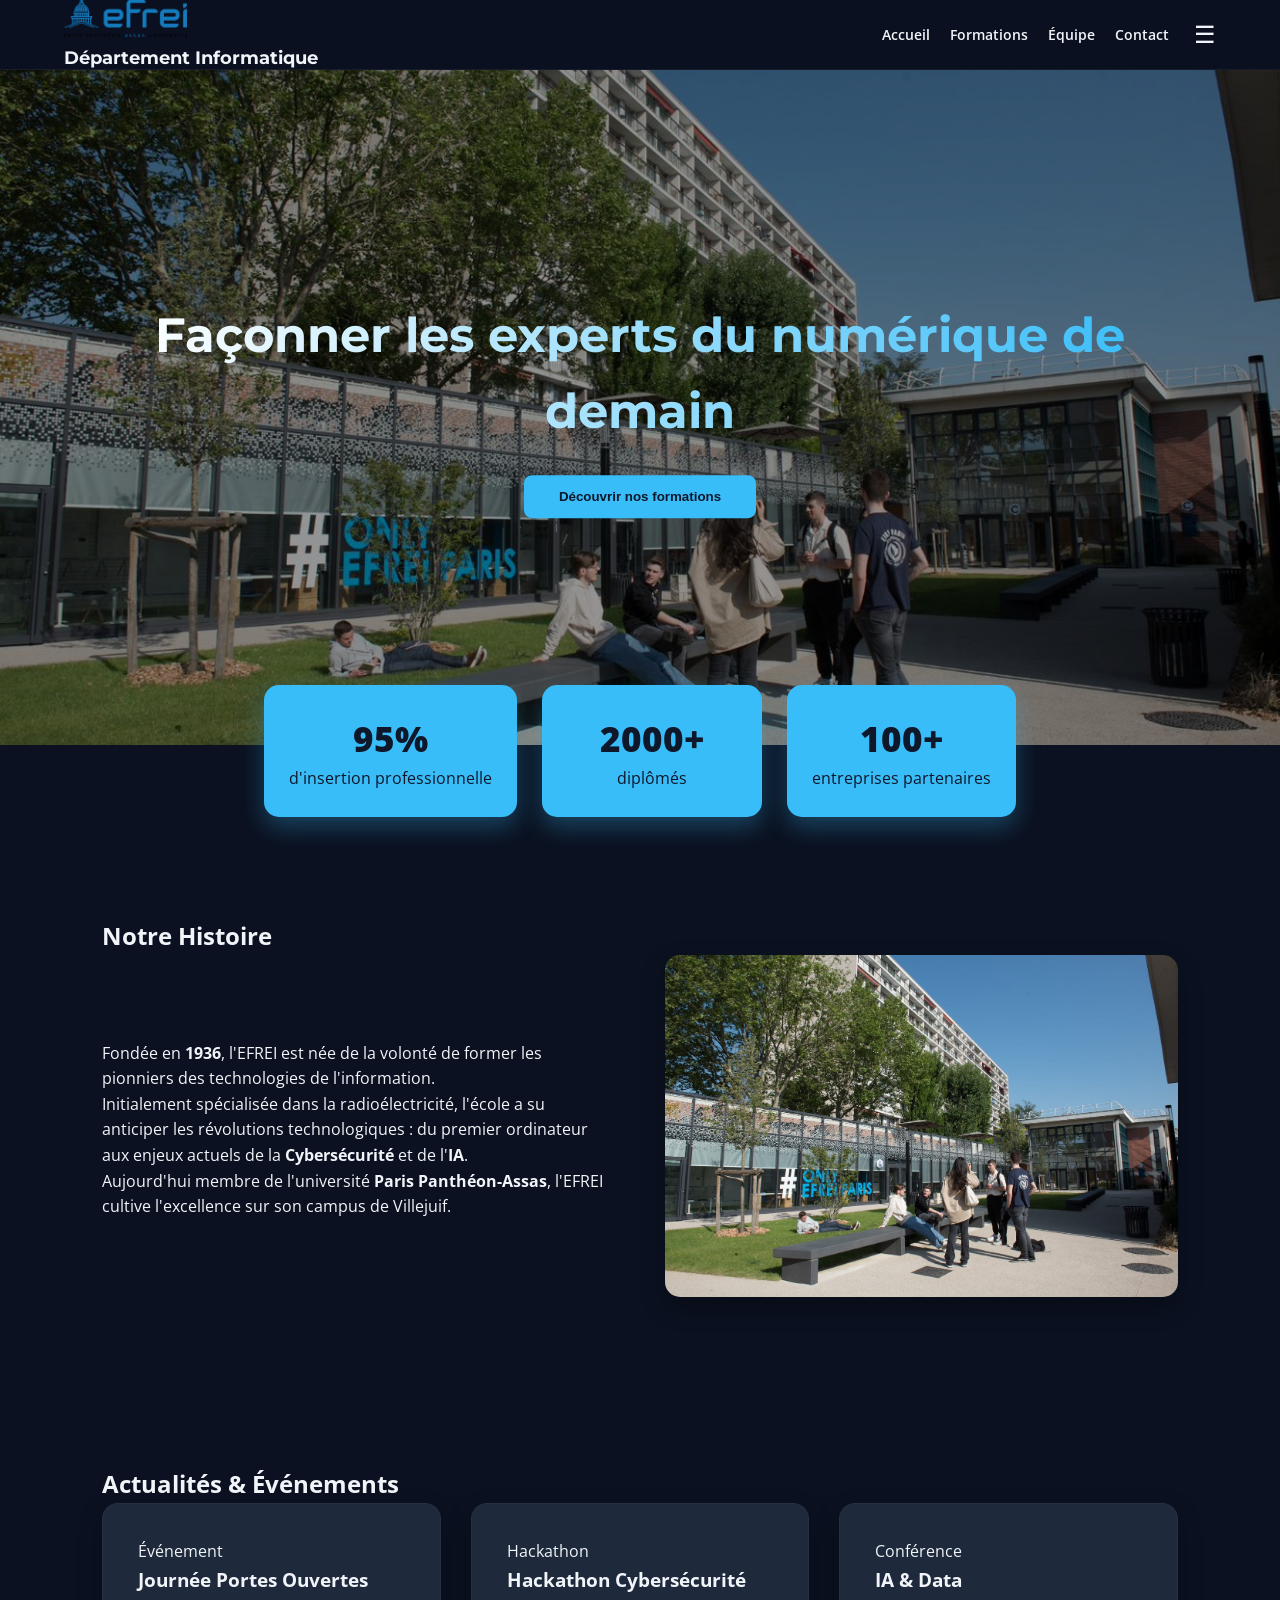
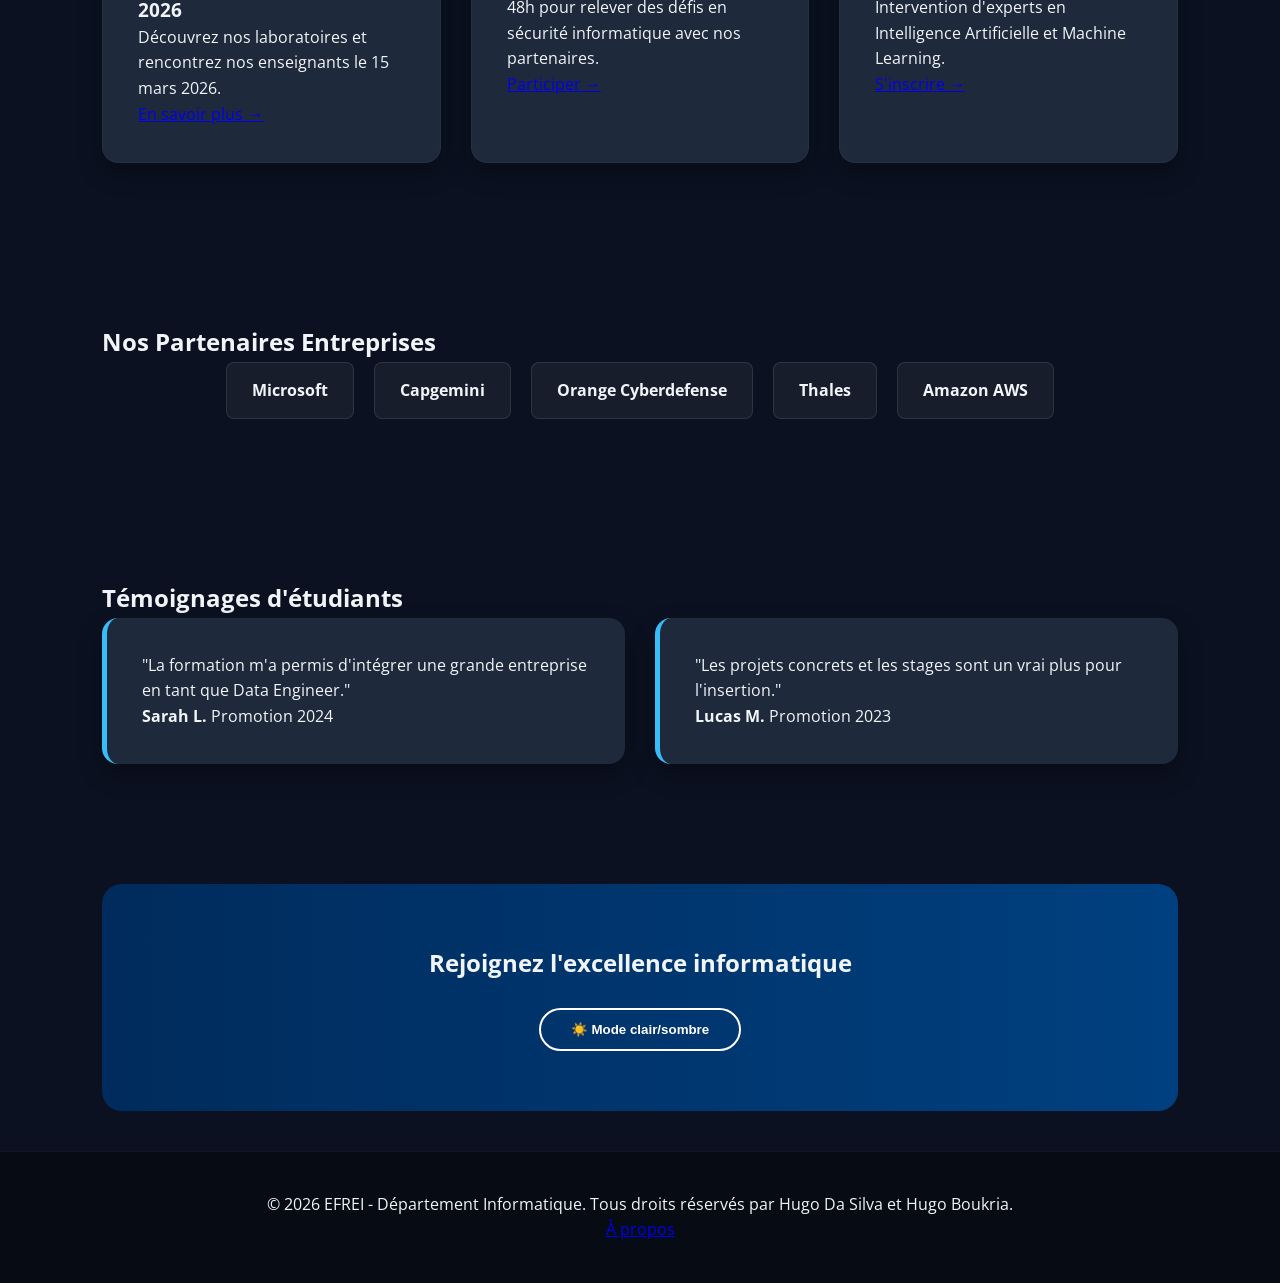
==== index.html @ b2d067b9 "Add files via upload" ====
<!DOCTYPE html>
<html lang="fr">
<head>
    <meta charset="UTF-8">
    <meta name="viewport" content="width=device-width, initial-scale=1.0">
    <title>Département Informatique - EFREI</title>
    <link rel="stylesheet" href="css/style.css">
</head>

<body>

<header>
    <div class="logo-container">
        <img src="../img/logo.jpg" alt="Logo EFREI">
        <h1>Département Informatique</h1>
    </div>

    <div class="nav-wrapper">
        <nav id="nav">
            <ul>
                <li><a href="index.html">Accueil</a></li>
                <li><a href="html/cours.html">Formations</a></li>
                <li><a href="html/equipe.html">Équipe</a></li>
                <li><a href="html/contact_propos.html">Contact</a></li>
            </ul>
        </nav>
        <div class="menu-toggle" onclick="toggleMenu()">☰</div>
    </div>
</header>

<section class="hero-carousel">
    <div class="carousel-container">
        <img id="carousel-image" src="../img/campus.jpg" alt="Campus EFREI">
    </div>
    <div class="hero-overlay">
        <h2>Façonner les experts du numérique de demain</h2>
        <button onclick="location.href='html/cours.html'">Découvrir nos formations</button>
    </div>
</section>

<section class="stats-container">
    <div class="stat-card">
        <span class="stat-number">95%</span>
        <p class="stat-text">d'insertion professionnelle</p>
    </div>
    <div class="stat-card">
        <span class="stat-number">2000+</span>
        <p class="stat-text">diplômés</p>
    </div>
    <div class="stat-card">
        <span class="stat-number">100+</span>
        <p class="stat-text">entreprises partenaires</p>
    </div>
</section>

<section class="history-section">
    <div class="history-content">
        <h2>Notre Histoire</h2>
        <div class="history-grid">
            <div class="history-text">
                <p>Fondée en <strong>1936</strong>, l'EFREI est née de la volonté de former les pionniers des technologies de l'information.</p>
                <p>Initialement spécialisée dans la radioélectricité, l'école a su anticiper les révolutions technologiques : du premier ordinateur aux enjeux actuels de la <strong>Cybersécurité</strong> et de l'<strong>IA</strong>.</p>
                <p>Aujourd'hui membre de l'université <strong>Paris Panthéon-Assas</strong>, l'EFREI cultive l'excellence sur son campus de Villejuif.</p>
            </div>
            <div class="history-image">
                <img src="img/campus.jpg" alt="Campus EFREI">
            </div>
        </div>
    </div>
</section>

<section class="news-section">
    <h2>Actualités & Événements</h2>
    <div class="news-grid">
        <article class="news-card">
            <div class="news-badge">Événement</div>
            <h3>Journée Portes Ouvertes 2026</h3>
            <p>Découvrez nos laboratoires et rencontrez nos enseignants le 15 mars 2026.</p>
            <a href="#" class="news-link">En savoir plus →</a>
        </article>

        <article class="news-card">
            <div class="news-badge">Hackathon</div>
            <h3>Hackathon Cybersécurité</h3>
            <p>48h pour relever des défis en sécurité informatique avec nos partenaires.</p>
            <a href="#" class="news-link">Participer →</a>
        </article>

        <article class="news-card">
            <div class="news-badge">Conférence</div>
            <h3>IA & Data</h3>
            <p>Intervention d'experts en Intelligence Artificielle et Machine Learning.</p>
            <a href="#" class="news-link">S'inscrire →</a>
        </article>
    </div>
</section>

<section class="partners">
    <h2>Nos Partenaires Entreprises</h2>
    <div class="partners-grid">
        <div class="partner-item">Microsoft</div>
        <div class="partner-item">Capgemini</div>
        <div class="partner-item">Orange Cyberdefense</div>
        <div class="partner-item">Thales</div>
        <div class="partner-item">Amazon AWS</div>
    </div>
</section>

<section class="testimonials">
    <h2>Témoignages d'étudiants</h2>
    <div class="testimonial-grid">
        <div class="testimonial-card">
            <p class="quote">"La formation m'a permis d'intégrer une grande entreprise en tant que Data Engineer."</p>
            <div class="author">
                <strong>Sarah L.</strong>
                <span>Promotion 2024</span>
            </div>
        </div>

        <div class="testimonial-card">
            <p class="quote">"Les projets concrets et les stages sont un vrai plus pour l'insertion."</p>
            <div class="author">
                <strong>Lucas M.</strong>
                <span>Promotion 2023</span>
            </div>
        </div>
    </div>
</section>

<section class="cta-final">
    <div class="cta-content">
        <h2>Rejoignez l'excellence informatique</h2>
        <button class="mode-toggle-btn" onclick="toggleDarkMode()">☀️ Mode clair/sombre</button>
    </div>
</section>

<footer>
    <div class="footer-content">
        <p>© 2026 EFREI - Département Informatique. Tous droits réservés par Hugo Da Silva et Hugo Boukria.</p>
        <div class="footer-links">
            <a href="html/contact_propos.html" class="about-link">À propos</a>
        </div>
    </div>
</footer>

<script src="java/main.js"></script>
</body>
</html>
---- css/style.css ----
/* --- POLICES ET VARIABLES (FORCE DARK MODE PAR DÉFAUT) --- */
@import url('https://fonts.googleapis.com/css2?family=Montserrat:wght@600;700;800&family=Open+Sans:wght@400;600&display=swap');

:root {
    --bg-color: #0b1120;           
    --card-bg: #1e293b;            
    --primary-color: #002b5c;      
    --secondary-color: #38bdf8;    
    --text-color: #f1f5f9;         
    --text-muted: #94a3b8;
    --transition: 0.3s cubic-bezier(0.4, 0, 0.2, 1);
    --shadow: 0 10px 25px rgba(0, 0, 0, 0.3);
}

/* --- AJOUT : VARIABLES POUR LE MODE CLAIR --- */
body.light {
    --bg-color: #f8fafc;
    --card-bg: #ffffff;
    --text-color: #1e293b;
    --text-muted: #64748b;
    --shadow: 0 10px 25px rgba(0, 0, 0, 0.05);
}

* { margin: 0; padding: 0; box-sizing: border-box; }

body {
    font-family: 'Open Sans', sans-serif;
    background-color: var(--bg-color);
    color: var(--text-color);
    line-height: 1.6;
    /* Ajout d'une transition pour un passage fluide entre les modes */
    transition: background var(--transition), color var(--transition);
}

/* --- HEADER --- */
header {
    display: flex;
    justify-content: space-between;
    align-items: center;
    padding: 0 5%;
    height: 70px;
    background: rgba(11, 17, 32, 0.95);
    backdrop-filter: blur(12px);
    position: sticky;
    top: 0;
    z-index: 1000;
    border-bottom: 1px solid rgba(255, 255, 255, 0.05);
}

/* Ajustement du header en mode clair */
body.light header {
    background: rgba(248, 250, 252, 0.95);
    border-bottom: 1px solid rgba(0, 0, 0, 0.1);
}

.logo-container img { height: 40px; margin-right: 12px; }
.logo-container h1 { font-family: 'Montserrat'; font-size: 1.1rem; }

.nav-wrapper { display: flex; align-items: center; gap: 25px; }
nav ul { display: flex; list-style: none; gap: 20px; }
nav a { color: var(--text-color); text-decoration: none; font-weight: 600; font-size: 0.9rem; transition: var(--transition); }
nav a:hover { color: var(--secondary-color); }

.menu-toggle { font-size: 24px; cursor: pointer; color: var(--text-color); }

/* --- HERO CAROUSEL --- */
.hero-carousel {
    position: relative;
    height: 75vh;
    width: 100%;
    overflow: hidden;
}

.carousel-container {
    width: 100%;
    height: 100%;
    background: #000;
}

#carousel-image {
    width: 100%;
    height: 100%;
    object-fit: cover;
    opacity: 0.6; 
    transition: opacity 0.5s ease-in-out;
}

.hero-overlay {
    position: absolute;
    top: 50%;
    left: 50%;
    transform: translate(-50%, -50%);
    text-align: center;
    width: 80%;
    z-index: 10;
}

.hero-overlay h2 {
    font-family: 'Montserrat';
    font-size: 3rem;
    margin-bottom: 25px;
    background: linear-gradient(to right, #fff, var(--secondary-color));
    -webkit-background-clip: text;
    background-clip: text;
    color: transparent;
}

.hero-overlay button {
    padding: 14px 35px;
    border: none;
    background: var(--secondary-color);
    color: #0f172a;
    font-weight: 700;
    border-radius: 8px;
    cursor: pointer;
    transition: var(--transition);
}

.hero-overlay button:hover {
    transform: translateY(-3px);
    box-shadow: 0 0 20px rgba(56, 189, 248, 0.5);
}

/* --- STATS OVERLAP --- */
.stats-container {
    display: flex;
    justify-content: center;
    gap: 25px;
    margin-top: -60px;
    padding: 0 8%;
    position: relative;
    z-index: 15;
}

.stat-card {
    background: var(--secondary-color);
    color: #0f172a;
    padding: 25px;
    border-radius: 15px;
    text-align: center;
    min-width: 220px;
    box-shadow: 0 10px 25px rgba(56, 189, 248, 0.3);
}

.stat-number { font-size: 2.2rem; font-weight: 800; display: block; }

/* --- HISTORY & SECTIONS --- */
.history-section { 
    padding: 100px 8% 80px; 
}
.history-grid { 
    display: grid; 
    grid-template-columns: 1fr 1fr; 
    gap: 50px; 
    align-items: center; 
}
.history-image img { width: 100%; 
    border-radius: 15px; 
    box-shadow: var(--shadow); 
}

.news-section, .partners, .testimonials { 
    padding: 80px 8%; 
}
.news-grid { 
    display: grid; 
    grid-template-columns: repeat(auto-fit, minmax(300px, 1fr)); 
    gap: 30px; 
}
.news-card { 
    background: var(--card-bg); 
    padding: 35px; 
    border-radius: 16px; 
    box-shadow: var(--shadow); 
    border: 1px solid rgba(255, 255, 255, 0.03); 
}

.partners-grid { 
    display: flex; 
    justify-content: center; 
    flex-wrap: wrap; 
    gap: 20px; 
}
.partner-item {
     background: rgba(255, 255, 255, 0.05); 
     padding: 15px 25px; 
     border-radius: 8px; 
     font-weight: bold; 
     border: 1px solid rgba(255, 255, 255, 0.1); 
    }

/* Ajustement des items partenaires en mode clair */
body.light .partner-item {
    background: rgba(0, 0, 0, 0.05);
    border-color: rgba(0, 0, 0, 0.1);
}

.testimonial-grid { 
    display: grid; 
    grid-template-columns: repeat(auto-fit, minmax(320px, 1fr)); 
    gap: 30px; 
}
.testimonial-card { 
    background: var(--card-bg); 
    padding: 35px; border-radius: 16px; 
    border-left: 5px solid var(--secondary-color); 
    box-shadow: var(--shadow); 
}

/* --- FOOTER --- */
.cta-final { 
    padding: 60px 8%; 
    text-align: center; 
    background: linear-gradient(to right, var(--primary-color), #004080); 
    margin: 40px 8%; 
    border-radius: 20px; 
}

/* --- AJOUT : STYLE DU BOUTON TOGGLE --- */
.mode-toggle-btn {
    background: transparent;
    border: 2px solid white;
    color: white;
    padding: 12px 30px;
    border-radius: 50px;
    font-weight: bold;
    cursor: pointer;
    margin-top: 25px;
    transition: var(--transition);
}

.mode-toggle-btn:hover {
    transform: scale(1.05);
    background: white;
    color: var(--primary-color);
}

/* Ajustement du bouton quand le mode clair est actif */
body.light .mode-toggle-btn {
    border-color: var(--primary-color);
    color: var(--primary-color);
}

body.light .mode-toggle-btn:hover {
    background: var(--primary-color);
    color: white;
}

footer { 
    padding: 40px 8%; 
    background: #070b14; 
    text-align: center; 
    border-top: 1px solid rgba(255, 255, 255, 0.05); 
}

/* Ajustement footer mode clair */
body.light footer {
    background: #f1f5f9;
}

@media (max-width: 900px) {
    .nav-wrapper nav { 
        display: none; 
    }
    .history-grid { 
        grid-template-columns: 1fr; 
    }
    .stats-container { 
        flex-direction: column; 
        align-items: center; 
        margin-top: -30px; 
    }
    .hero-overlay h2 { 
        font-size: 2rem; 
    }
}

/* --- PAGE FORMATIONS --- */
.page-header {
    height: 40vh;
    background: linear-gradient(rgba(11, 17, 32, 0.8), rgba(11, 17, 32, 0.8)), url('../img/campus2.jpg') center/cover;
    display: flex;
    align-items: center;
    justify-content: center;
    text-align: center;
}

.formations-grid-section { padding: 60px 8%; }

.formations-container {
    display: grid;
    grid-template-columns: repeat(auto-fit, minmax(350px, 1fr));
    gap: 40px;
}

.formation-card {
    background: var(--card-bg);
    padding: 40px;
    border-radius: 20px;
    border: 1px solid rgba(255,255,255,0.05);
    transition: var(--transition);
}

.formation-card:hover { transform: translateY(-10px); border-color: var(--secondary-color); }

.card-icon { font-size: 3rem; margin-bottom: 20px; }

.formation-card ul {
    list-style: none;
    margin-top: 20px;
    text-align: left;
}

.formation-card li::before {
    content: "✓";
    color: var(--secondary-color);
    margin-right: 10px;
    font-weight: bold;
}

/* --- TABLEAU MODERNE --- */
.program-table-section { padding: 60px 8%; background: rgba(255,255,255,0.02); }

.table-container { overflow-x: auto; margin-top: 30px; }

.modern-table {
    width: 100%;
    border-collapse: collapse;
    background: var(--card-bg);
    border-radius: 15px;
    overflow: hidden;
}

.modern-table th, .modern-table td {
    padding: 20px;
    text-align: left;
    border-bottom: 1px solid rgba(255,255,255,0.05);
}

.modern-table th {
    background: var(--primary-color);
    color: white;
    text-transform: uppercase;
    font-size: 0.8rem;
    letter-spacing: 1px;
}

.modern-table tr:hover { background: rgba(56, 189, 248, 0.05); }

.modern-table td { color: var(--text-muted); }

/* --- PAGE ÉQUIPE --- */
.team-bg {
    background: linear-gradient(rgba(11, 17, 32, 0.8), rgba(11, 17, 32, 0.8)), url('../img/campus.jpg') center/cover !important;
}

.team-section { padding: 60px 8%; }

.team-grid {
    display: grid;
    grid-template-columns: repeat(auto-fit, minmax(300px, 1fr));
    gap: 40px;
}

.team-card {
    background: var(--card-bg);
    border-radius: 20px;
    overflow: hidden;
    text-align: center;
    border: 1px solid rgba(255,255,255,0.05);
    transition: var(--transition);
}

.team-card:hover {
    transform: translateY(-10px);
    border-color: var(--secondary-color);
}

.member-image {
    padding: 30px 30px 0;
}

.member-image img {
    width: 150px;
    height: 150px;
    border-radius: 50%; 
    object-fit: cover;
    border: 3px solid var(--secondary-color);
}

.member-info { padding: 25px; }

.member-info h3 { margin-bottom: 5px; color: var(--text-color); }

.member-role {
    display: block;
    color: var(--secondary-color);
    font-weight: 600;
    font-size: 0.9rem;
    margin-bottom: 15px;
    text-transform: uppercase;
}

.member-tech {
    display: flex;
    justify-content: center;
    gap: 10px;
    margin-top: 20px;
    flex-wrap: wrap;
}

.member-tech span {
    background: rgba(56, 189, 248, 0.1);
    color: var(--secondary-color);
    padding: 5px 12px;
    border-radius: 15px;
    font-size: 0.75rem;
    font-weight: bold;
}

.project-details { padding: 40px 8% 80px; }

/* --- PAGE CONTACT --- */
.contact-bg {
    background: linear-gradient(rgba(11, 17, 32, 0.8), rgba(11, 17, 32, 0.8)), url('../img/campus.jpg') center/cover !important;
}

.contact-container {
    display: grid;
    grid-template-columns: 1fr 2fr;
    gap: 40px;
    padding: 60px 8%;
}

.contact-info {
    display: flex;
    flex-direction: column;
    gap: 20px;
}

.info-card {
    background: var(--card-bg);
    padding: 25px;
    border-radius: 15px;
    border-left: 4px solid var(--secondary-color);
}

.contact-form-wrapper {
    background: var(--card-bg);
    padding: 40px;
    border-radius: 20px;
    box-shadow: var(--shadow);
}

.modern-form .form-group {
    margin-bottom: 20px;
}

.modern-form input, .modern-form textarea {
    width: 100%;
    padding: 15px;
    background: rgba(255, 255, 255, 0.05);
    border: 1px solid rgba(255, 255, 255, 0.1);
    border-radius: 8px;
    color: var(--text-color);
    font-family: inherit;
}

/* Ajustement des champs de formulaire en mode clair */
body.light .modern-form input, 
body.light .modern-form textarea {
    background: rgba(0, 0, 0, 0.03);
    border-color: rgba(0, 0, 0, 0.1);
}

.submit-btn {
    width: 100%;
    padding: 15px;
    background: var(--secondary-color);
    color: #0f172a;
    font-weight: bold;
    border: none;
    border-radius: 8px;
    cursor: pointer;
    transition: 0.3s;
}

.submit-btn:hover {
    transform: scale(1.02);
    box-shadow: 0 0 20px rgba(56, 189, 248, 0.4);
}

/* --- FAQ --- */
.faq-section { padding: 60px 8% 100px; }
.faq-container { max-width: 800px; margin: 30px auto; }

.faq-item {
    background: var(--card-bg);
    margin-bottom: 15px;
    border-radius: 10px;
    overflow: hidden;
}

.faq-question {
    width: 100%;
    padding: 20px;
    text-align: left;
    background: none;
    border: none;
    color: var(--text-color);
    font-size: 1.1rem;
    font-weight: bold;
    display: flex;
    justify-content: space-between;
    cursor: pointer;
}

.faq-answer {
    padding: 0 20px 20px;
    display: none;
    color: var(--text-muted);
}

@media (max-width: 900px) {
    .contact-container { grid-template-columns: 1fr; }
}
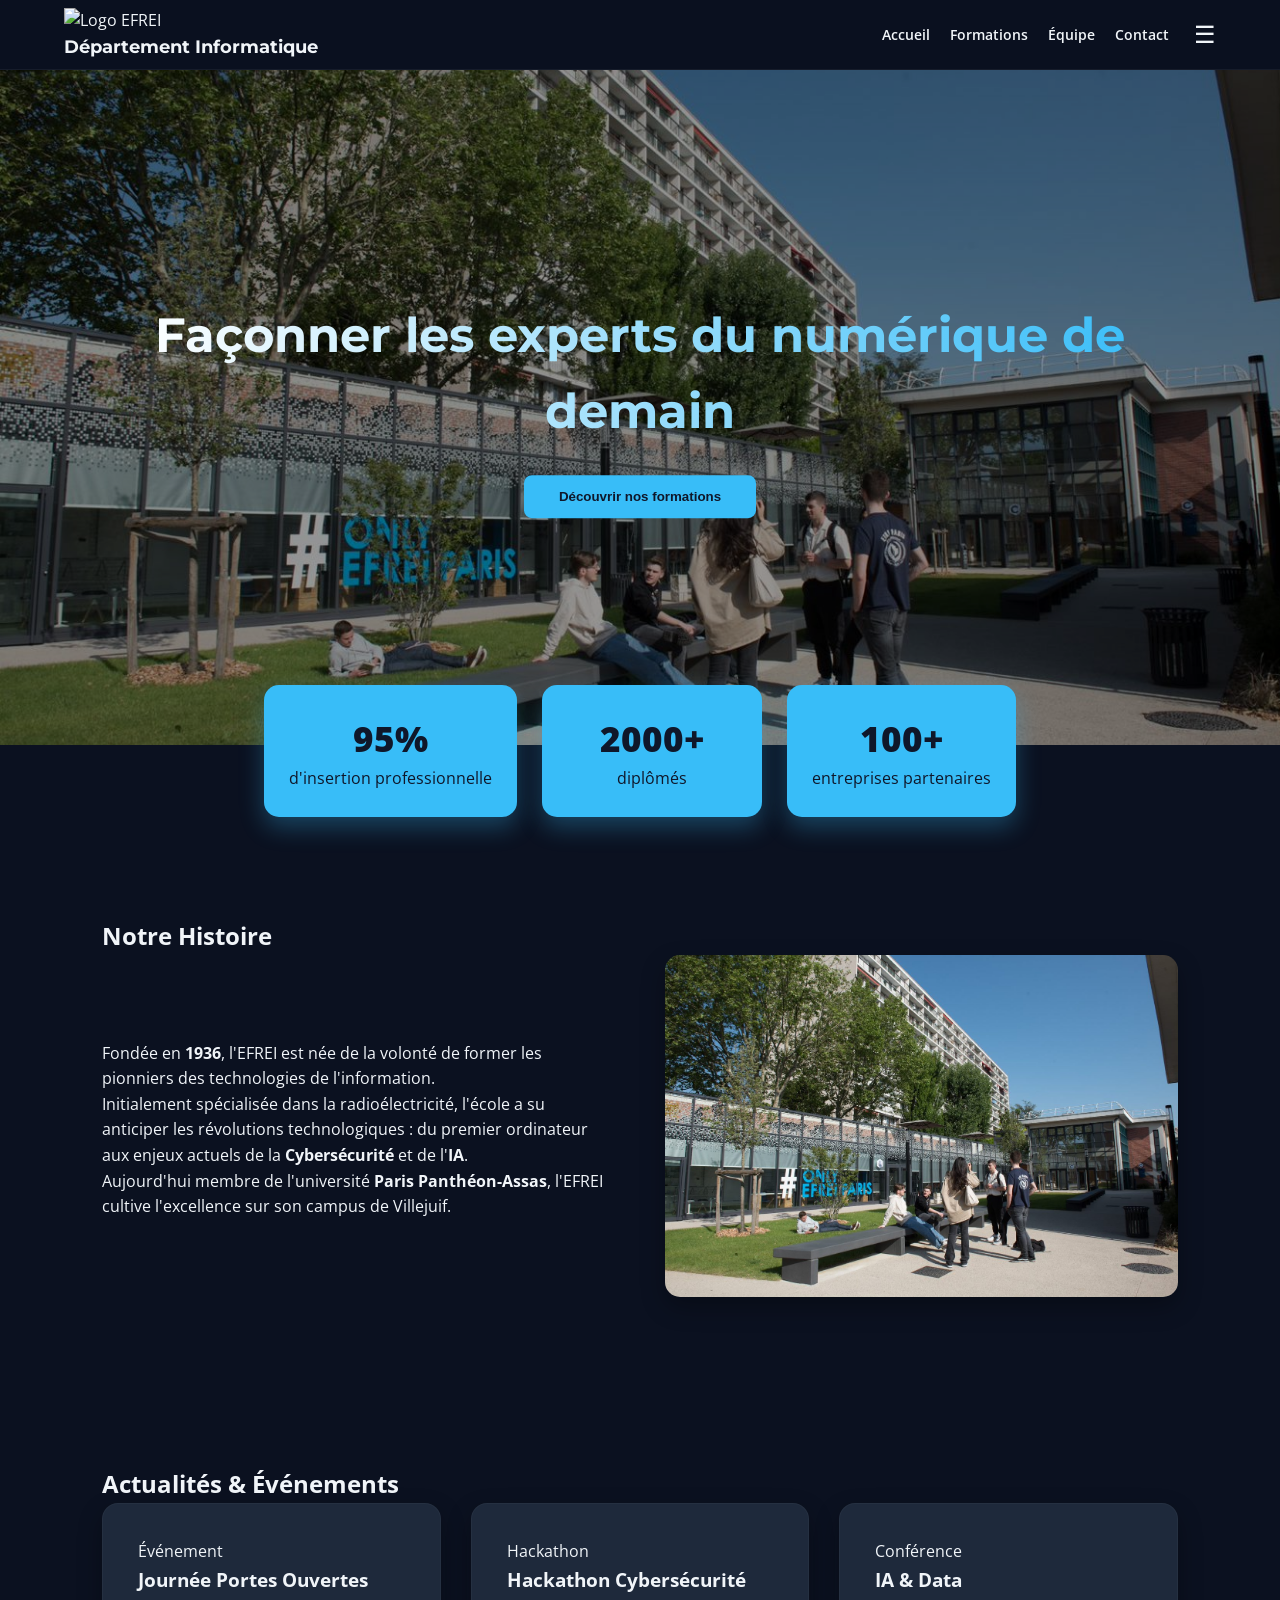
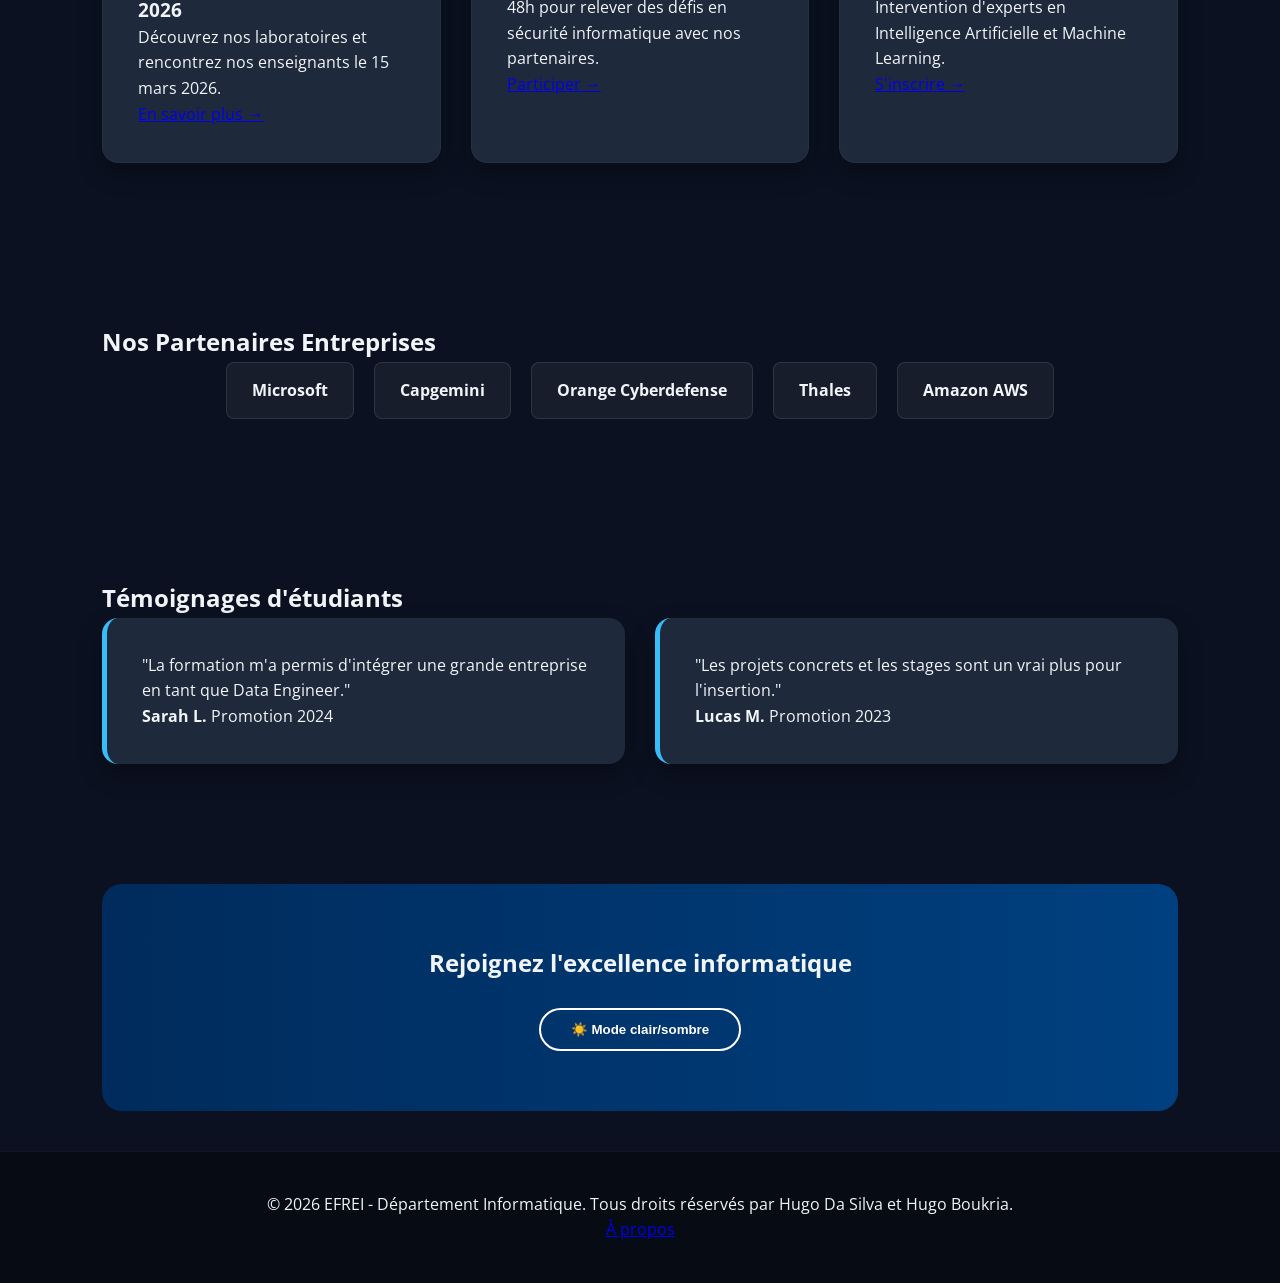
==== commit 196f49ec: "Update index.html" ====
--- a/index.html
+++ b/index.html
@@ -11,7 +11,7 @@
 
 <header>
     <div class="logo-container">
-        <img src="../img/logo.jpg" alt="Logo EFREI">
+        <img src="Projet_DaSilva_Boukria/img/logo.jpg" alt="Logo EFREI">
         <h1>Département Informatique</h1>
     </div>
 
@@ -30,7 +30,7 @@
 
 <section class="hero-carousel">
     <div class="carousel-container">
-        <img id="carousel-image" src="../img/campus.jpg" alt="Campus EFREI">
+        <img id="carousel-image" src="img/campus.jpg" alt="Campus EFREI">
     </div>
     <div class="hero-overlay">
         <h2>Façonner les experts du numérique de demain</h2>
@@ -145,4 +145,6 @@
 
 <script src="java/main.js"></script>
 </body>
-</html>+
+</html>
+
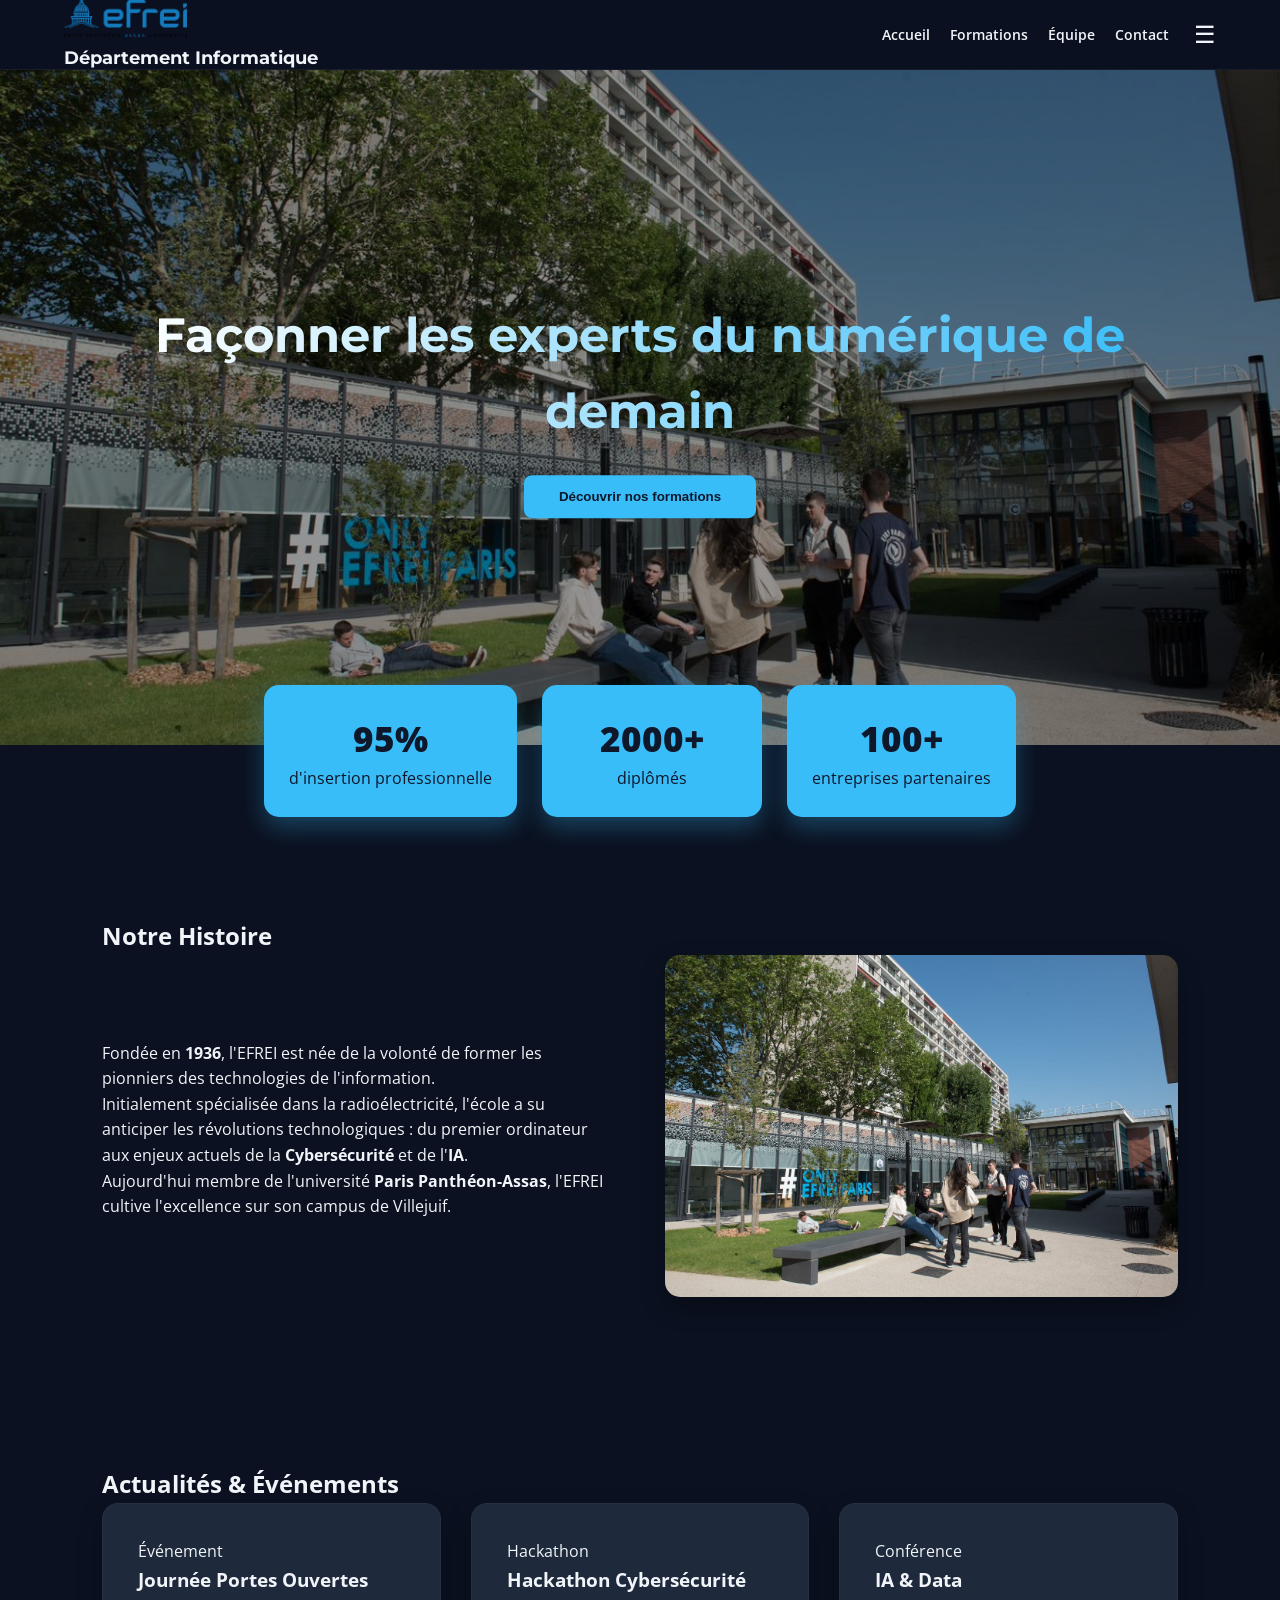
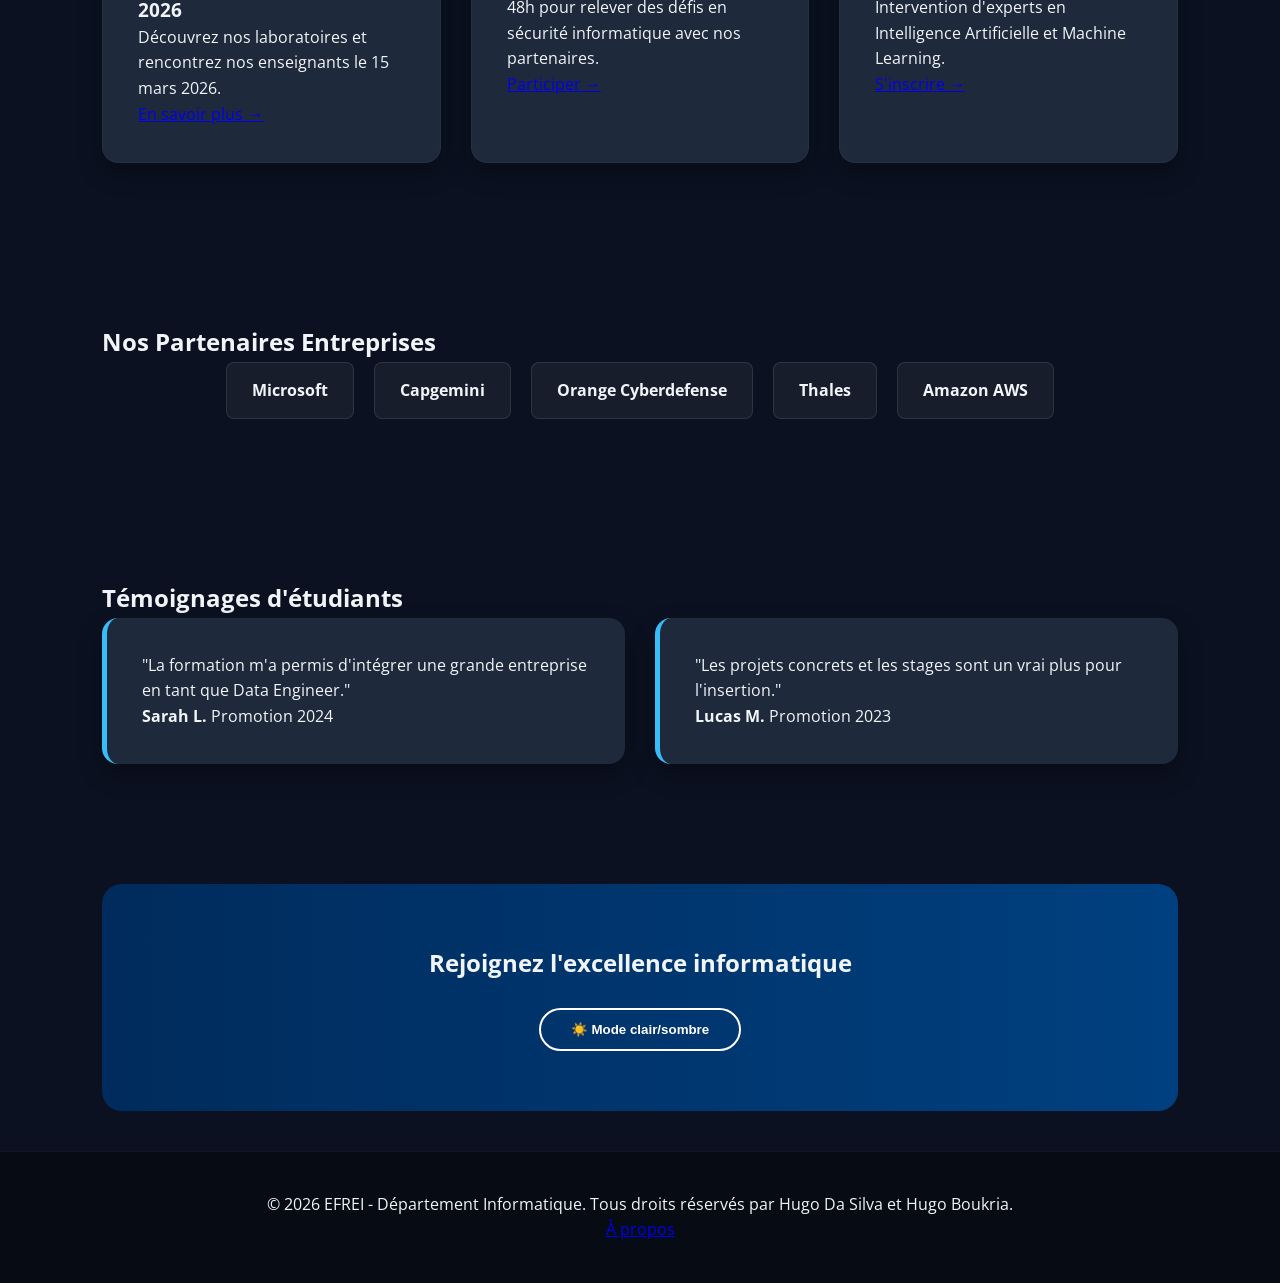
==== commit ac3bd400: "Update index.html" ====
--- a/index.html
+++ b/index.html
@@ -11,7 +11,7 @@
 
 <header>
     <div class="logo-container">
-        <img src="Projet_DaSilva_Boukria/img/logo.jpg" alt="Logo EFREI">
+        <img src="../img/logo.jpg" alt="Logo EFREI">
         <h1>Département Informatique</h1>
     </div>
 
@@ -30,7 +30,7 @@
 
 <section class="hero-carousel">
     <div class="carousel-container">
-        <img id="carousel-image" src="img/campus.jpg" alt="Campus EFREI">
+        <img id="carousel-image" src="../img/campus.jpg" alt="Campus EFREI">
     </div>
     <div class="hero-overlay">
         <h2>Façonner les experts du numérique de demain</h2>
@@ -148,3 +148,4 @@
 
 </html>
 
+
